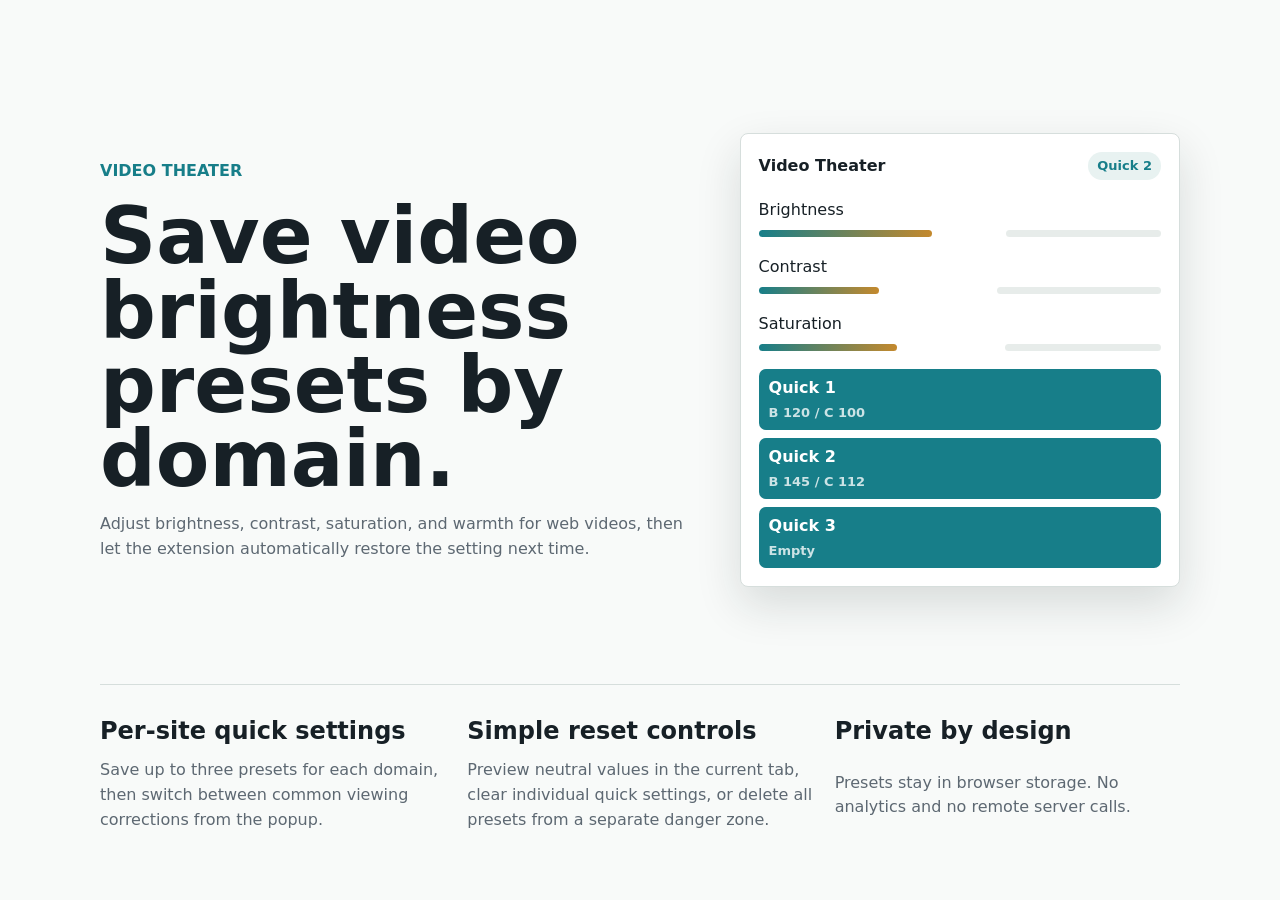
==== docs/index.html @ e2a1668b "Initial commit" ====
<!doctype html>
<html lang="en">
  <head>
    <meta charset="utf-8">
    <meta name="viewport" content="width=device-width, initial-scale=1">
    <title>Video Theater</title>
    <link rel="stylesheet" href="assets/site.css">
  </head>
  <body>
    <main>
      <section class="hero">
        <div class="hero-copy">
          <p>Video Theater</p>
          <h1>Save video brightness presets by domain.</h1>
          <p>Adjust brightness, contrast, saturation, and warmth for web videos, then let the extension automatically restore the setting next time.</p>
        </div>
        <div class="preview" aria-label="Video Theater popup preview">
          <div class="preview-head">
            <strong>Video Theater</strong>
            <span>Quick 2</span>
          </div>
          <div class="slider"><span>Brightness</span><b style="width: 72%"></b></div>
          <div class="slider"><span>Contrast</span><b style="width: 52%"></b></div>
          <div class="slider"><span>Saturation</span><b style="width: 58%"></b></div>
          <div class="preview-actions">
            <button><strong>Quick 1</strong><span>B 120 / C 100</span></button>
            <button><strong>Quick 2</strong><span>B 145 / C 112</span></button>
            <button><strong>Quick 3</strong><span>Empty</span></button>
          </div>
        </div>
      </section>

      <section class="features">
        <article>
          <h2>Per-site quick settings</h2>
          <p>Save up to three presets for each domain, then switch between common viewing corrections from the popup.</p>
        </article>
        <article>
          <h2>Simple reset controls</h2>
          <p>Preview neutral values in the current tab, clear individual quick settings, or delete all presets from a separate danger zone.</p>
        </article>
        <article>
          <h2>Private by design</h2>
          <p>Presets stay in browser storage. No analytics and no remote server calls.</p>
        </article>
      </section>
    </main>
  </body>
</html>
---- docs/assets/site.css ----
:root {
  color-scheme: light dark;
  --accent: #177e89;
  --ink: #172026;
  --muted: #5d6872;
  --paper: #f8faf9;
  --line: #d6dedc;
  --gold: #c4892d;
}

* {
  box-sizing: border-box;
}

body {
  background: var(--paper);
  color: var(--ink);
  font: 16px/1.55 system-ui, -apple-system, BlinkMacSystemFont, "Segoe UI", sans-serif;
  margin: 0;
}

main {
  margin-inline: auto;
  max-width: 1120px;
  padding: 36px 20px 56px;
}

.hero {
  align-items: center;
  display: grid;
  gap: 34px;
  grid-template-columns: minmax(0, 1.1fr) minmax(320px, 0.8fr);
  min-height: 72vh;
}

.hero-copy {
  display: grid;
  gap: 16px;
}

.hero-copy p:first-child {
  color: var(--accent);
  font-weight: 800;
  letter-spacing: 0;
  text-transform: uppercase;
}

h1,
h2,
p {
  margin: 0;
}

h1 {
  font-size: clamp(42px, 7vw, 78px);
  letter-spacing: 0;
  line-height: 0.95;
  max-width: 820px;
}

.hero-copy p:last-child,
.features p {
  color: var(--muted);
}

.preview {
  background: white;
  border: 1px solid var(--line);
  border-radius: 8px;
  box-shadow: 0 18px 45px rgba(23, 32, 38, 0.14);
  display: grid;
  gap: 18px;
  padding: 18px;
}

.preview-head {
  align-items: center;
  display: flex;
  justify-content: space-between;
}

.preview-head span {
  background: #e8f2f1;
  border-radius: 999px;
  color: var(--accent);
  font-size: 13px;
  font-weight: 700;
  padding: 4px 9px;
}

.slider {
  display: grid;
  gap: 7px;
}

.slider::after {
  background: #e7ecea;
  border-radius: 999px;
  content: "";
  grid-row: 2;
  height: 7px;
}

.slider b {
  background: linear-gradient(90deg, var(--accent), var(--gold));
  border-radius: 999px;
  display: block;
  grid-row: 2;
  height: 7px;
  z-index: 1;
}

.preview-actions {
  display: grid;
  gap: 8px;
}

button {
  background: var(--accent);
  border: 0;
  border-radius: 7px;
  color: white;
  display: grid;
  font: inherit;
  font-weight: 800;
  gap: 2px;
  justify-items: start;
  min-height: 44px;
  padding: 7px 10px;
}

button span {
  color: rgba(255, 255, 255, 0.78);
  font-size: 13px;
  font-weight: 650;
}

.features {
  border-top: 1px solid var(--line);
  display: grid;
  gap: 22px;
  grid-template-columns: repeat(3, minmax(0, 1fr));
  padding-top: 28px;
}

article {
  display: grid;
  gap: 8px;
}

@media (max-width: 760px) {
  .hero {
    grid-template-columns: 1fr;
    min-height: auto;
  }

  h1 {
    font-size: 42px;
  }

  .features {
    grid-template-columns: 1fr;
  }
}
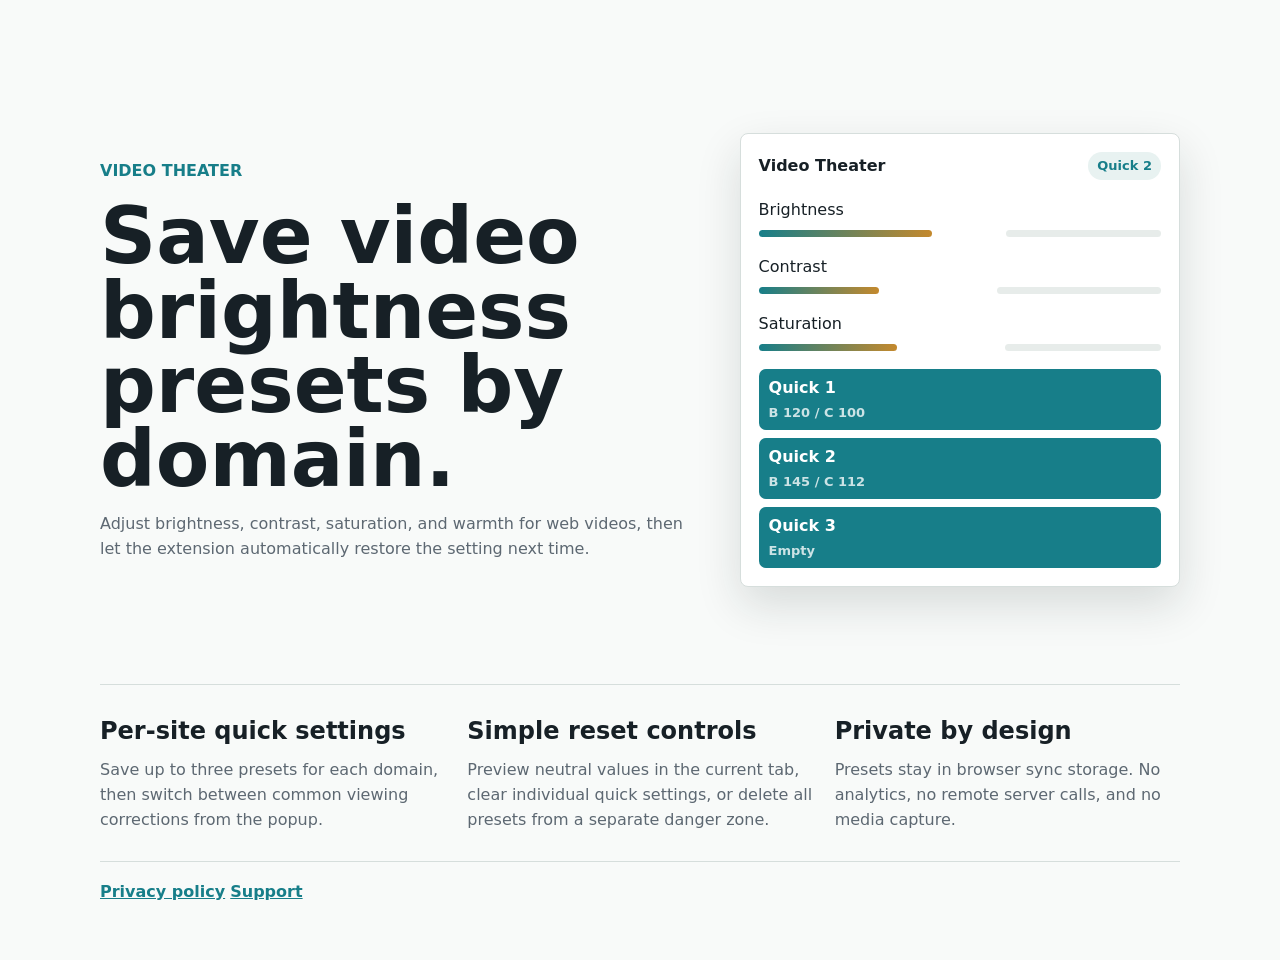
==== commit f37237fa: "Prepare GitHub Pages release docs" ====
--- a/docs/index.html
+++ b/docs/index.html
@@ -41,9 +41,14 @@
         </article>
         <article>
           <h2>Private by design</h2>
-          <p>Presets stay in browser storage. No analytics and no remote server calls.</p>
+          <p>Presets stay in browser sync storage. No analytics, no remote server calls, and no media capture.</p>
         </article>
       </section>
+
+      <footer>
+        <a href="privacy.html">Privacy policy</a>
+        <a href="support.html">Support</a>
+      </footer>
     </main>
   </body>
 </html>
--- a/docs/assets/site.css
+++ b/docs/assets/site.css
@@ -148,6 +148,47 @@
   gap: 8px;
 }
 
+footer {
+  border-top: 1px solid var(--line);
+  margin-top: 28px;
+  padding-top: 18px;
+}
+
+a {
+  color: var(--accent);
+  font-weight: 700;
+}
+
+.policy {
+  max-width: 860px;
+}
+
+.policy header,
+.policy section {
+  display: grid;
+  gap: 12px;
+}
+
+.policy header {
+  border-bottom: 1px solid var(--line);
+  padding-bottom: 24px;
+}
+
+.policy header > p:first-child {
+  color: var(--accent);
+  font-weight: 800;
+  letter-spacing: 0;
+  text-transform: uppercase;
+}
+
+.policy h1 {
+  font-size: clamp(38px, 6vw, 64px);
+}
+
+code {
+  font-family: ui-monospace, SFMono-Regular, Consolas, "Liberation Mono", monospace;
+}
+
 @media (max-width: 760px) {
   .hero {
     grid-template-columns: 1fr;
